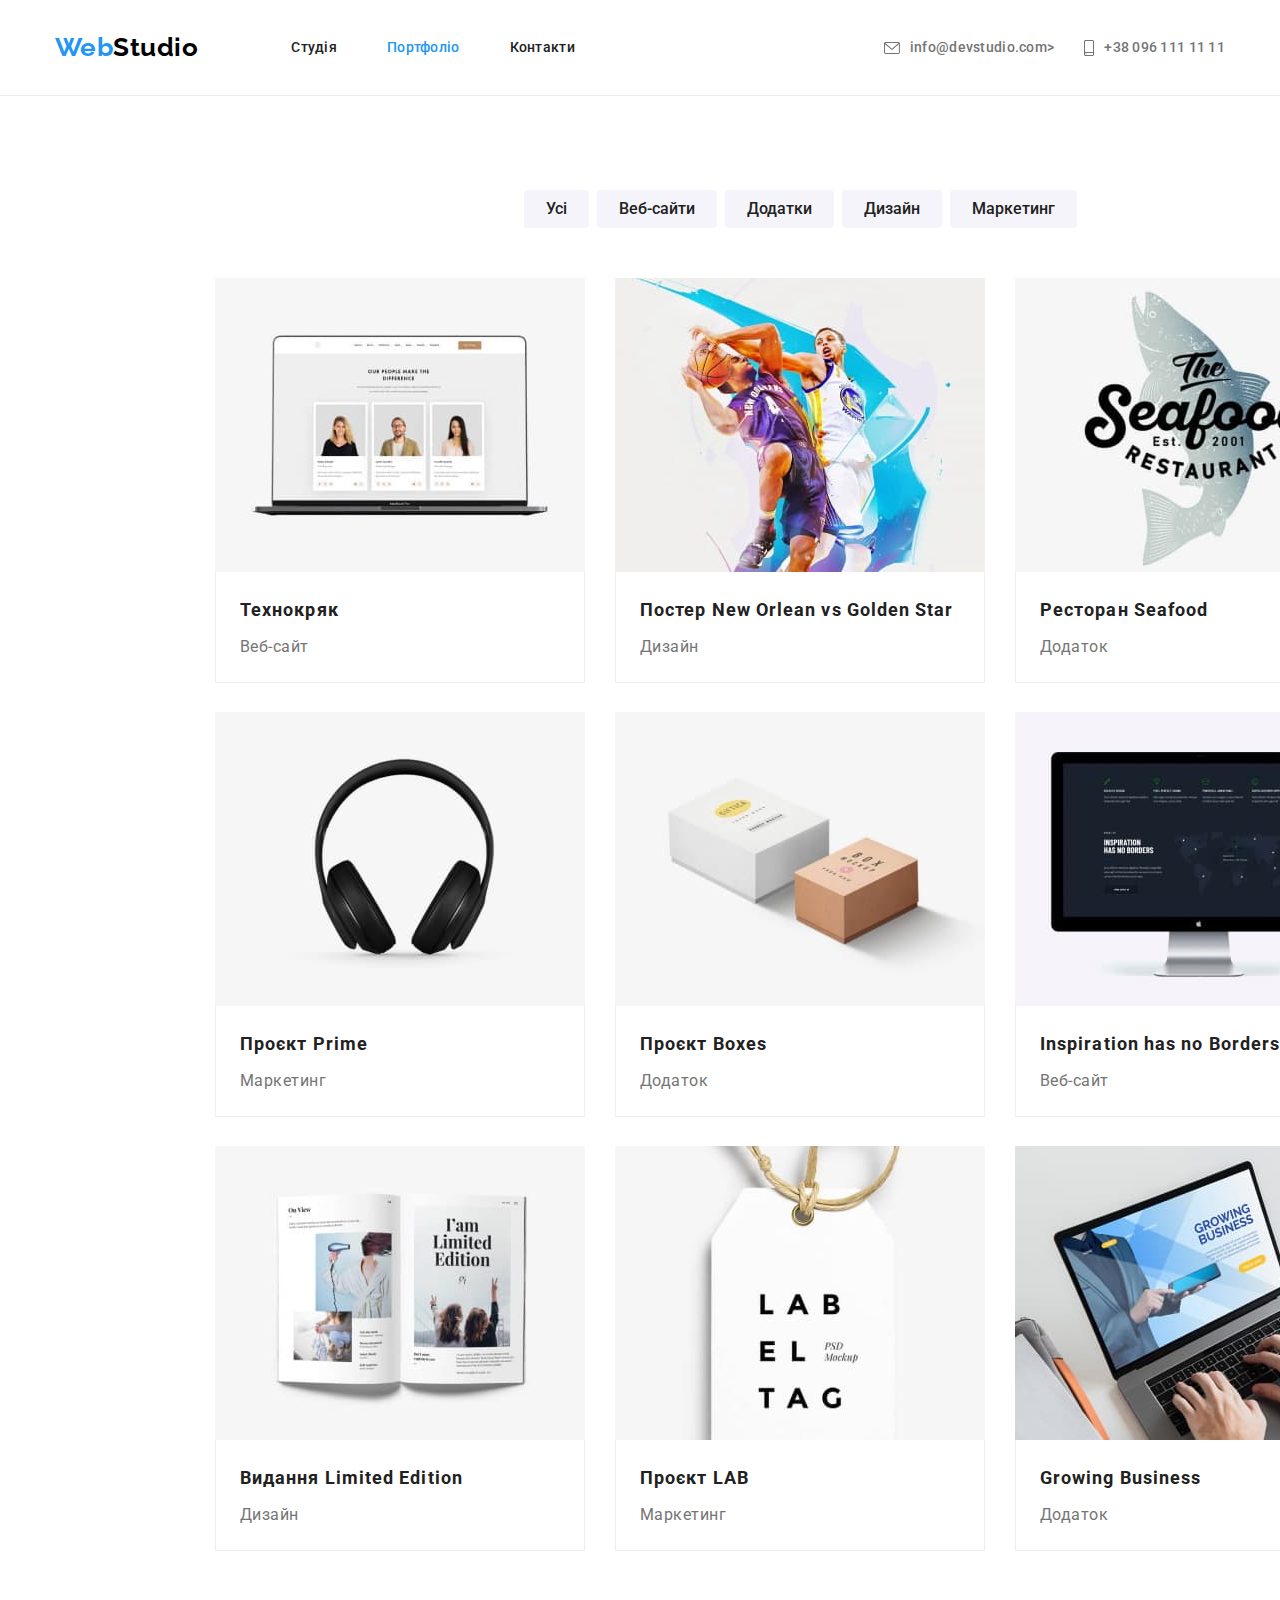
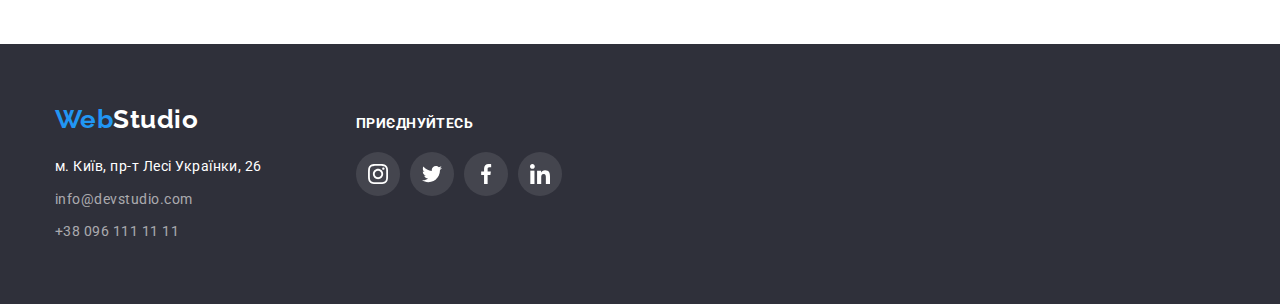
==== portfolio.html @ 770605d6 "Copy" ====
<!DOCTYPE html>
<html lang="uk">
  <head>
    <meta charset="UTF-8" />
    <meta http-equiv="X-UA-Compatible" content="IE=edge" />
    <meta name="viewport" content="width=device-width, initial-scale=1.0" />
    <title>WebStudio</title>
    <link rel="preconnect" href="https://fonts.googleapis.com" />
    <link rel="preconnect" href="https://fonts.gstatic.com" crossorigin />
    <link
      href="https://fonts.googleapis.com/css2?family=Raleway:wght@700&family=Roboto:ital,wght@0,400;0,500;0,700;1,900&display=swap"
      rel="stylesheet"
    />
    <link
      rel="stylesheet"
      href="https://cdn.jsdelivr.net/npm/modern-normalize@1.1.0/modern-normalize.min.css"
    />
    <link rel="stylesheet" href="css/styles.css" />
  </head>
  <body>
    <!--header-->

    <header class="page-header">
      <div class="container page-header-container">
        <!--nav-->

        <nav class="page-navigation">
          <a class="logo link" href="./index.html">
            <span class="logo1">Web</span><span class="logo2">Studio</span></a
          >
          <ul class="menu list">
            <li class="menu-item">
              <a class="menu-link link" href="./index.html">Студія</a>
            </li>
            <li class="menu-item">
              <a class="menu-link menu-link-active link" href="./portfolio.html"
                >Портфоліо</a
              >
            </li>
            <li class="menu-item">
              <a class="menu-link link" href="#contacts">Контакти</a>
            </li>
          </ul>
        </nav>

        <!--contact-->

        <ul class="menu-contact list">
          <li class="menu-item-contact">
            <a class="contact-email link" href="mailto:info@devstudio.com"
              ><svg lang="en" aria-label="envelope icon" class="envelope-icon">
                <use href="./images/sprite.svg#icon-envelope"></use>
              </svg>
              info@devstudio.com>
            </a>
          </li>

          <li class="menu-item-contact">
            <a class="contact-phone-number link" href="tel:+380961111111"
              ><svg
                lang="en"
                aria-label="icon-smartphone icon"
                class="smartphone-icon"
              >
                <use href="./images/sprite.svg#icon-smartphone"></use>
              </svg>
              +38 096 111 11 11
            </a>
          </li>
        </ul>
      </div>
    </header>

    <!--main-->

    <main>
      <section class="section-portfolio">
        <div class="container">
          <h1 class="text-visually-hidden">Portfolio</h1>
          <ul class="button bunton-container list">
            <li class="button-item">
              <button type="button" class="modal-open-btn-portfolio">
                Усі
              </button>
            </li>
            <li class="button-item">
              <button type="button" class="modal-open-btn-portfolio">
                Веб-сайти
              </button>
            </li>
            <li class="button-item">
              <button type="button" class="modal-open-btn-portfolio">
                Додатки
              </button>
            </li>
            <li class="button-item">
              <button type="button" class="modal-open-btn-portfolio">
                Дизайн
              </button>
            </li>
            <li class="button-item">
              <button type="button" class="modal-open-btn-portfolio">
                Маркетинг
              </button>
            </li>
          </ul>

          <!--images-->

          <ul class="images-portfolio list">
            <li class="images-portfolio-item">
              <a href="#" class="images-link link">
                <div class="images-img-wrapper">
                  <img
                    class="images-img-portfolio"
                    src="./images/img-8.jpg"
                    alt="Люди на фото"
                    width="370"
                    height="294"
                  />
                  <p class="overlay">
                    Ресурс пропонує комплексні пропозиції з різним рівнем
                    функціоналу та сервісів. Все це дозволить відвідувачу
                    отримати вичерпні відомості про компанію чи приватну особу.
                  </p>
                </div>

                <div class="description">
                  <h2 class="title-portfolio">Технокряк</h2>
                  <p class="text-portfolio">Веб-сайт</p>
                </div>
              </a>
            </li>
            <li class="images-portfolio-item">
              <a href="#" class="images-link link">
                <div class="images-img-wrapper">
                  <img
                    class="images-img-portfolio"
                    src="./images/img-9.jpg"
                    alt="Спортсмени"
                    width="370"
                    height="294"
                  />
                  <p class="overlay"></p>
                </div>

                <div class="description">
                  <h2 class="title-portfolio">
                    Постер New Orlean vs Golden Star
                  </h2>
                  <p class="text-portfolio">Дизайн</p>
                </div>
              </a>
            </li>
            <li class="images-portfolio-item">
              <a href="#" class="images-link link">
                <div class="images-img-wrapper">
                  <img
                    class="images-img-portfolio"
                    src="./images/img-10.jpg"
                    alt="Реклама ресторана"
                    width="370"
                    height="294"
                  />
                  <p class="overlay"></p>
                </div>

                <div class="description">
                  <h2 class="title-portfolio">Ресторан Seafood</h2>
                  <p class="text-portfolio">Додаток</p>
                </div>
              </a>
            </li>
            <li class="images-portfolio-item">
              <a href="#" class="images-link link">
                <div class="images-img-wrapper">
                  <img
                    class="images-img-portfolio"
                    src="./images/img-11.jpg"
                    alt="Навушники"
                    width="370"
                    height="294"
                  />
                  <p class="overlay"></p>
                </div>

                <div class="description">
                  <h2 class="title-portfolio">Проєкт Prime</h2>
                  <p class="text-portfolio">Маркетинг</p>
                </div>
              </a>
            </li>
            <li class="images-portfolio-item">
              <a href="#" class="images-link link">
                <div class="images-img-wrapper">
                  <img
                    class="images-img-portfolio"
                    src="./images/img-12.jpg"
                    alt="Коробки"
                    width="370"
                    height="294"
                  />
                  <p class="overlay"></p>
                </div>

                <div class="description">
                  <h2 class="title-portfolio">Проєкт Boxes</h2>
                  <p class="text-portfolio">Додаток</p>
                </div>
              </a>
            </li>
            <li class="images-portfolio-item">
              <a href="#" class="images-link link">
                <div class="images-img-wrapper">
                  <img
                    class="images-portfolio-img"
                    src="./images/img-13.jpg"
                    alt="Монітор"
                    width="370"
                    height="294"
                  />
                  <p class="overlay"></p>
                </div>

                <div class="description">
                  <h2 class="title-portfolio" lang="en">
                    Inspiration has no Borders
                  </h2>
                  <p class="text-portfolio">Веб-сайт</p>
                </div>
              </a>
            </li>
            <li class="images-portfolio-item">
              <a href="#" class="images-link link">
                <div class="images-img-wrapper">
                  <img
                    class="images-portfolio-img"
                    src="./images/img-14.jpg"
                    alt="Видання"
                    width="370"
                    height="294"
                  />
                  <p class="overlay"></p>
                </div>

                <div class="description">
                  <h2 class="title-portfolio" lang="en">
                    Видання Limited Edition
                  </h2>
                  <p class="text-portfolio">Дизайн</p>
                </div>
              </a>
            </li>
            <li class="images-portfolio-item">
              <a href="#" class="images-link link">
                <div class="images-img-wrapper">
                  <img
                    class="images-portfolio-img"
                    src="./images/img-15.jpg"
                    alt="Проект лаб"
                    width="370"
                    height="294"
                  />
                  <p class="overlay"></p>
                </div>

                <div class="description">
                  <h2 class="title-portfolio">Проєкт LAB</h2>
                  <p class="text-portfolio">Маркетинг</p>
                </div>
              </a>
            </li>
            <li class="images-portfolio-item">
              <a href="#" class="images-link link">
                <div class="images-img-wrapper">
                  <img
                    class="images-portfolio-img"
                    src="./images/img-16.jpg"
                    alt="Комп'ютер"
                    width="370"
                    height="294"
                  />
                  <p class="overlay"></p>
                </div>

                <div class="description">
                  <h2 class="title-portfolio" lang="en">Growing Business</h2>
                  <p class="text-portfolio">Додаток</p>
                </div>
              </a>
            </li>
          </ul>
        </div>
      </section>
    </main>

    <!--footer-->

    <footer id="contacts" class="page-footer">
      <div class="container container-footer">
        <div class="footer">
          <a class="logo-footer link" href="./index.html"
            ><span class="logo3">Web</span><span class="logo4">Studio</span></a
          >
          <ul class="footer list">
            <li class="footer-item">
              <a
                class="maps link"
                href="https://goo.gl/maps/CPtrU1FHBa2aNyZL9"
                target="_blank"
                rel="noopener noreferrer nofollow"
                >м. Київ, пр-т Лесі Українки, 26</a
              >
            </li>
            <li class="footer-item">
              <a class="contact-email1 link" href="mailto:info@devstudio.com"
                >info@devstudio.com</a
              >
            </li>
            <li class="footer-item">
              <a class="contact-phone-number1 link" href="tel:+380961111111"
                >+38 096 111 11 11</a
              >
            </li>
          </ul>
        </div>
        <div class="container-social">
          <p class="title-social">Приєднуйтесь</p>
          <ul class="social-list1 list">
            <li class="social-list-item1">
              <a href="" class="social-list-link1">
                <svg
                  lang="en"
                  aria-label="instagram icon"
                  class="social-list-icon1"
                >
                  <use href="./images/sprite.svg#icon-instagram"></use>
                </svg>
              </a>
            </li>
            <li class="social-list-item1">
              <a href="" class="social-list-link1">
                <svg
                  lang="en"
                  aria-label="twitter icon"
                  class="social-list-icon1"
                >
                  <use href="./images/sprite.svg#icon-twitter"></use>
                </svg>
              </a>
            </li>
            <li class="social-list-item1">
              <a href="" class="social-list-link1">
                <svg
                  lang="en"
                  aria-label="facebook icon"
                  class="social-list-icon1"
                >
                  <use href="./images/sprite.svg#icon-facebook"></use>
                </svg>
              </a>
            </li>
            <li class="social-list-item1">
              <a href="" class="social-list-link1">
                <svg
                  lang="en"
                  aria-label="linkedin icon"
                  class="social-list-icon1"
                >
                  <use href="./images/sprite.svg#icon-linkedin"></use>
                </svg>
              </a>
            </li>
          </ul>
        </div>
      </div>
    </footer>
  </body>
</html>
---- css/styles.css ----
:root {
  --primary-font: "Roboto", sans-serif;
  --primary-text-color-dark: #212121;
  --secondary-text-color-dark: #757575;
  --tertiary-text-color-dark: #000000;
  --primary-text-color-light: #ffffff;
  --section-color-dark: #2f303a;
  --section-color-light1: #f5f5f5;
  --section-color-light2: #f5f4fa;
  --section-color-light3: #eeeeee;
  --line-color-light4: #ececec;
  --aczent-font: #2196f3;
  --aczent-font-active: #188ce8;
  --transition-dur-and-func: 250ms linear;
}

h1,
h2,
h3,
p {
  margin-top: 0;
  margin-bottom: 0;
}

ol,
ul {
  margin-top: 0;
  margin-bottom: 0;
  padding-left: 0;
}

.link {
  text-decoration: none;
}

.list {
  list-style: none;
}

img {
  display: block;
}

button {
  cursor: pointer;
}

body {
  font-family: var(--primary-font);
  letter-spacing: 0.03em;
}

.container {
  width: 1200px;
  margin-left: auto;
  margin-right: auto;
  padding-left: 15px;
  padding-right: 15px;
}


/*==========header==========*/

.page-header {
  color: var(--primary-text-color-light);
  border-bottom: 1px solid var(--line-color-light4);
  padding-top: 32px;
  padding-bottom: 32px;
  margin-left: auto;
  margin-right: auto;
 
}

.page-header-container {
  display: flex;
  align-items: center;
}

.page-navigation {
  display: flex;
  align-items: center;
}

.logo {
  margin-right: 93px;
}

.menu {
  display: flex;
  column-gap: 50px;
}

.menu-contact {
  display: flex;
  margin-left: auto;
}

.logo1 {
  font-family: "Raleway", sans-serif;
  font-weight: 700;
  font-style: normal;
  font-size: 26px;
  line-height: 1.2;
  color: var(--aczent-font);
}

.logo2 {
  font-family: "Raleway", sans-serif;
  font-weight: 700;
  font-style: normal;
  font-size: 26px;
  line-height: 1.2;
  color: var(--tertiary-text-color-dark);
}

.menu-link {
  font-weight: 500;
  font-style: normal;
  font-size: 14px;
  line-height: 1.14;
  letter-spacing: 0.02em;
  color: var(--primary-text-color-dark);
  transition: color var(--transition-dur-and-func);
}

.menu-link-active {
  color: var(--aczent-font);
}

.menu-link:hover,
.menu-link:focus {
  color: var(--aczent-font);
}



.envelope-icon {
  width: 16px;
  height: 12px;
  margin-right: 10px;
  
}

.contact-email {
  font-weight: 500;
  font-style: normal;
  font-size: 14px;
  line-height: 1.14;
  letter-spacing: 0.02em;
  color: var(--secondary-text-color-dark);
  fill: currentColor;
  margin-right: 30px;
  display: flex;
  align-items: center;
  transition: color var(--transition-dur-and-func);
}

.contact-email:hover,
.contact-email:focus {
  color: var(--aczent-font);
}

.smartphone-icon {
  width: 10px;
  height: 16px;
  margin-right: 10px;
  
}

.contact-phone-number {
  font-weight: 500;
  font-style: normal;
  font-size: 14px;
  line-height: 1.14;
  letter-spacing: 0.02em;
  color: var(--secondary-text-color-dark);
  fill: currentColor;
  display: flex;
  align-items: center;
  transition: color var(--transition-dur-and-func);
}

.contact-phone-number:hover,
.contact-phone-number:focus {
  color: var(--aczent-font);
}

/*==========/header==========*/

/*==========main==========*/

.section-title {
  width: 1600px;
  height: 600px;
  padding-top: 200px;
  padding-bottom: 200px;
  background-color: var(--section-color-dark);
  background-image: linear-gradient(rgba(47, 48, 58, 0.4), rgba(47, 48, 58, 0.4)), url("../images/img-bg.jpg");
  background-size: cover;
  margin-left: auto;
  margin-right: auto;
  
}

.container-title {
  width: 696px;
  height: 120px;
  margin-left: auto;
  margin-right: auto;
}

.title {
  font-weight: 900;
  font-style: normal;
  font-size: 44px;
  line-height: 1.37;
  text-align: center;
  letter-spacing: 0.06em;
  text-transform: uppercase;
  color: var(--primary-text-color-light);
  margin-bottom: 30px;
}

.modal-open-btn {
  font-weight: 700;
  font-style: normal;
  font-size: 16px;
  line-height: 1.9;
  display: flex;
  align-items: center;
  text-align: center;
  justify-content: center;
  letter-spacing: 0.06em;
  width: 216px;
  height: 50px;
  color: var(--primary-text-color-light);
  background-color: var(--aczent-font);
  border-radius: 4px;
  border: none;
  margin-left: auto;
  margin-right: auto;
  transition: color var(--transition-dur-and-func), background-color var(--transition-dur-and-func);
}

.modal-open-btn:hover,
.modal-open-btn:focus {
  background-color: var(--aczent-font-active);
  box-shadow: 0px 4px 4px rgba(0, 0, 0, 0.15);
}

.section {
  padding-top: 94px;
  padding-bottom: 94px;
}

.section-images {
  padding-top: 0px;
  padding-bottom: 94px;
}

.text {
  display: flex;
  flex-wrap: wrap;
  gap: 30px;
}

.text-visually-hidden {
  position: absolute;
  white-space: nowrap;
  width: 1px;
  height: 1px;
  overflow: hidden;
  border: 0;
  padding: 0;
  clip: rect(0 0 0 0);
  clip-path: inset(50%);
  margin: -1px;
}

.group-list-link {
  display: flex;
  align-items: center;
  justify-content: center;
  width: 270px;
  height: 120px;
  border-radius: 4px;
  background-color: var(--section-color-light2);
  margin-bottom: 30px;
}

.group-list-icon {
  width: 70px;
  height: 70px;
}

.text-item {
  flex-basis: calc((100% - 90px) / 4);
  display: block;
}

.title-text {
  font-weight: 700;
  font-style: normal;
  font-size: 14px;
  line-height: 1.14;
  text-transform: uppercase;
  color: var(--primary-text-color-dark);
  margin-bottom: 10px;
}

.text-text {
  font-weight: 400;
  font-style: normal;
  font-size: 14px;
  line-height: 1.7;
  letter-spacing: 0.03em;
  color: var(--secondary-text-color-dark);
}

.photo,
.images {
  display: flex;
  flex-wrap: wrap;
  gap: 30px;
}

.caption {
  padding: 30px;
}

.title-images,
.title-photo {
  font-weight: 700;
  font-style: normal;
  font-size: 36px;
  line-height: 1.17;
  text-align: center;
  color: var(--primary-text-color-dark);
  margin-bottom: 50px;
}
.photo-img {
  border-radius: 4px;
}

.title-name {
  font-weight: 700;
  font-style: normal;
  font-size: 18px;
  line-height: 2;
  text-align: center;
  color: var(--primary-text-color-dark);
  margin-bottom: 10px;
}

.position {
  font-weight: 400;
  font-style: normal;
  font-size: 16px;
  line-height: 1.19;
  text-align: center;
  color: var(--secondary-text-color-dark);
  margin-bottom: 16px;
}

.section-photo {
  background-color: var(--section-color-light2);
}

.photo-item {
  background-color: var(--primary-text-color-light);
  box-shadow: 0px 1px 3px rgba(0, 0, 0, 0.12), 0px 1px 1px rgba(0, 0, 0, 0.14),
    0px 2px 1px rgba(0, 0, 0, 0.2);
  border-radius: 0px 0px 4px 4px;
}

.social-list {
  display: flex;
  justify-content: center;
  column-gap: 10px;
}

.social-list-link {
  display: flex;
  align-items: center;
  justify-content: center;
  width: 44px;
  height: 44px;
  border-radius: 50%;
  background-color: var(--primary-text-color-light);
  fill: #AFB1B8;
}

.social-list-link:hover,
.social-list-link:focus {
  background-color: var(--aczent-font);
}

.social-list-link:hover .social-list-icon,
.social-list-link:focus .social-list-icon {
  fill: var(--primary-text-color-light);
}

.social-list-icon {
  width: 20px;
  height: 20px;
 
}

.section-client {
  background: var(--primary-text-color-light);
}

.title-client {
  font-weight: 700;
  font-style: normal;
  font-size: 36px;
  line-height: 1.17;
  text-align: center;
  color: var(--primary-text-color-dark);
  margin-bottom: 50px;
}

.client-list {
  display: flex;
  justify-content: center;
  column-gap: 30px;
}

.client-list-link {
  display: flex;
  align-items: center;
  justify-content: center;
  width: 170px;
  height: 92px;
  border: 1px solid #AFB1B8;
  border-radius: 4px;
  background-color: var(--primary-text-color-light);
  fill: #AFB1B8;
}

.client-list-link:hover,
.client-list-link:focus {
  border: 1px solid var(--aczent-font);
  border-radius: 4px;
  
}

.client-list-link:hover .client-list-icon,
.client-list-link:focus .client-list-icon {
  fill: var(--aczent-font);
}

.client-list-icon {
  width: 106px;
  height: 60px;
}

/*==========main==========*/

/*==========footer==========*/
.page-footer {
  background: var(--section-color-dark);
  padding-top: 60px;
  padding-bottom: 60px;
}

.logo-footer {
  display: inline-block;
  margin-bottom: 20px;
}

.logo3 {
  font-family: "Raleway", sans-serif;
  font-weight: 700;
  font-style: normal;
  font-size: 26px;
  line-height: 1.19;
  color: var(--aczent-font);
}

.logo4 {
  font-family: "Raleway", sans-serif;
  font-weight: 700;
  font-style: normal;
  font-size: 26px;
  line-height: 1.19;
  color: var(--primary-text-color-light);
}

.footer-item:not(:nth-child(3)) {
  margin-bottom: 9px;
}

.maps {
  font-weight: 400;
  font-style: normal;
  font-size: 14px;
  line-height: 1.7;
  width: 231px;
  height: 21px;
  color: var(--primary-text-color-light);
}

.contact-email1 {
  font-weight: 400;
  font-style: normal;
  font-size: 14px;
  line-height: 1.7;
  width: 231px;
  height: 21px;
  color: rgba(255, 255, 255, 0.6);
  transition: color var(--transition-dur-and-func);
}

.contact-phone-number1 {
  font-weight: 400;
  font-style: normal;
  font-size: 14px;
  line-height: 1.7;
  width: 231px;
  height: 21px;
  color: rgba(255, 255, 255, 0.6);
  transition: color var(--transition-dur-and-func);
}

.contact-phone-number1:hover,
.contact-phone-number1:focus {
  color: var(--aczent-font);
}

.contact-email1:hover,
.contact-email1:focus {
  color: var(--aczent-font);
}

.title-social {
  font-style: normal;
  font-weight: 700;
  font-size: 14px;
  line-height: 1.14;
  letter-spacing: 0.03em;
  text-transform: uppercase;
  color: var(--primary-text-color-light);
  margin-bottom: 20px;
}

.social-list1 {
  display: flex;
  align-items: baseline;
  column-gap: 10px;
 
}


.social-list-link1 {
  display: flex;
  align-items: center;
  justify-content: center;
  width: 44px;
  height: 44px;
  border-radius: 50%;
  background: rgba(255, 255, 255, 0.1);
  
}

.social-list-link1:hover,
.social-list-link1:focus {
  background-color: var(--aczent-font);
}

.social-list-link1:hover .social-list-icon1,
.social-list-link1:focus .social-list-icon1 {
  fill: var(--primary-text-color-light);
}

.social-list-icon1 {
  width: 20px;
  height: 20px;
  fill: var(--primary-text-color-light);
}

.container-footer {
  display: flex;
  align-items: baseline;
  column-gap: 70px;
}
.footer {
  width: 231px;
}

/*==========/footer==========*/

/*==========main-portfolio==========*/

.section-portfolio {
  padding-top: 94px;
  padding-bottom: 94px;
  width: 1600px;
  margin-left: auto;
  margin-right: auto;
}

.text-visually-hidden {
  position: absolute;
  white-space: nowrap;
  width: 1px;
  height: 1px;
  overflow: hidden;
  border: 0;
  padding: 0;
  clip: rect(0 0 0 0);
  clip-path: inset(50%);
  margin: -1px;
}

.modal-open-btn-portfolio {
  font-weight: 500;
  font-style: normal;
  font-size: 16px;
  line-height: 1.6;
  text-align: center;
  border: none;
  border-radius: 4px;
  color: var(--primary-text-color-dark);
  background-color: var(--section-color-light2);
  padding: 6px 22px;
  transition: color var(--transition-dur-and-func), background-color var(--transition-dur-and-func);
}

.bunton-container {
  display: flex;
  align-items: center;
  justify-content: center;
  gap: 8px;
  margin-bottom: 50px;
}

.modal-open-btn-portfolio:hover,
.modal-open-btn-portfolio:focus {
  background: var(--aczent-font);
  box-shadow: 0px 3px 1px rgba(0, 0, 0, 0.1), 
  0px 1px 2px rgba(0, 0, 0, 0.08),
  0px 2px 2px rgba(0, 0, 0, 0.12);
}

.modal-open-btn-portfolio:hover,
.modal-open-btn-portfolio:focus {
  color: var(--primary-text-color-light);
}

.modal-open-btn-portfolio-1:hover,
.modal-open-btn-portfolio:focus {
  background: var(--aczent-font);
}

.modal-open-btn-portfolio-1:hover,
.modal-open-btn-portfolio:focus {
  color: var(--primary-text-color-light);
}

.title-portfolio {
  
  font-weight: 700;
  font-style: normal;
  font-size: 18px;
  line-height: 2.0;
  letter-spacing: 0.06em;
  color: var(--primary-text-color-dark);
  margin-bottom: 4px;
}

.text-portfolio {
  font-weight: 400;
  font-style: normal;
  font-size: 16px;
  line-height: 1.9;
  color: var(--secondary-text-color-dark);
}

.images-portfolio {
  display: flex;
  align-items: center;
  flex-wrap: wrap;
  gap: 30px;
  
}

.images-img-wrapper {
  position: relative;
  overflow: hidden;
}

.overlay {
  position: absolute;
  top: 0;
  left: 0;
  width: 100%;
  height: 100%;
  font-style: normal;
  font-weight: 400;
  font-size: 18px;
  line-height: 1.55;
  color: var(--primary-text-color-light);
  background: rgba(33, 150, 243, 0.9);
  overflow: auto;
  transform: translateY(100%);
  transition: transform 250ms linear;
  padding: 63px 24px;

}

.images-link:hover .overlay,
.images-link:focus .overlay {
  transform: translate(0%);
}

.images-portfolio-item {
  flex-basis: calc((100% - 60px) / 9);
  display: block;
  width: 370px;
  height: 404px;
}

.description {
  border-left: 1px solid var(--section-color-light3);
  border-right: 1px solid var(--section-color-light3);
  border-bottom: 1px solid var(--section-color-light3);
  background-color: var(--primary-text-color-light);
  padding: 20px 24px;
}

.images-link:hover,
.images-link:focus {
  display: block;
  box-shadow: 0px 1px 1px rgba(0, 0, 0, 0.12),
  0px 4px 4px rgba(0, 0, 0, 0.06),
  1px 4px 6px rgba(0, 0, 0, 0.16);
}



/*==========/main-portfolio==========*/
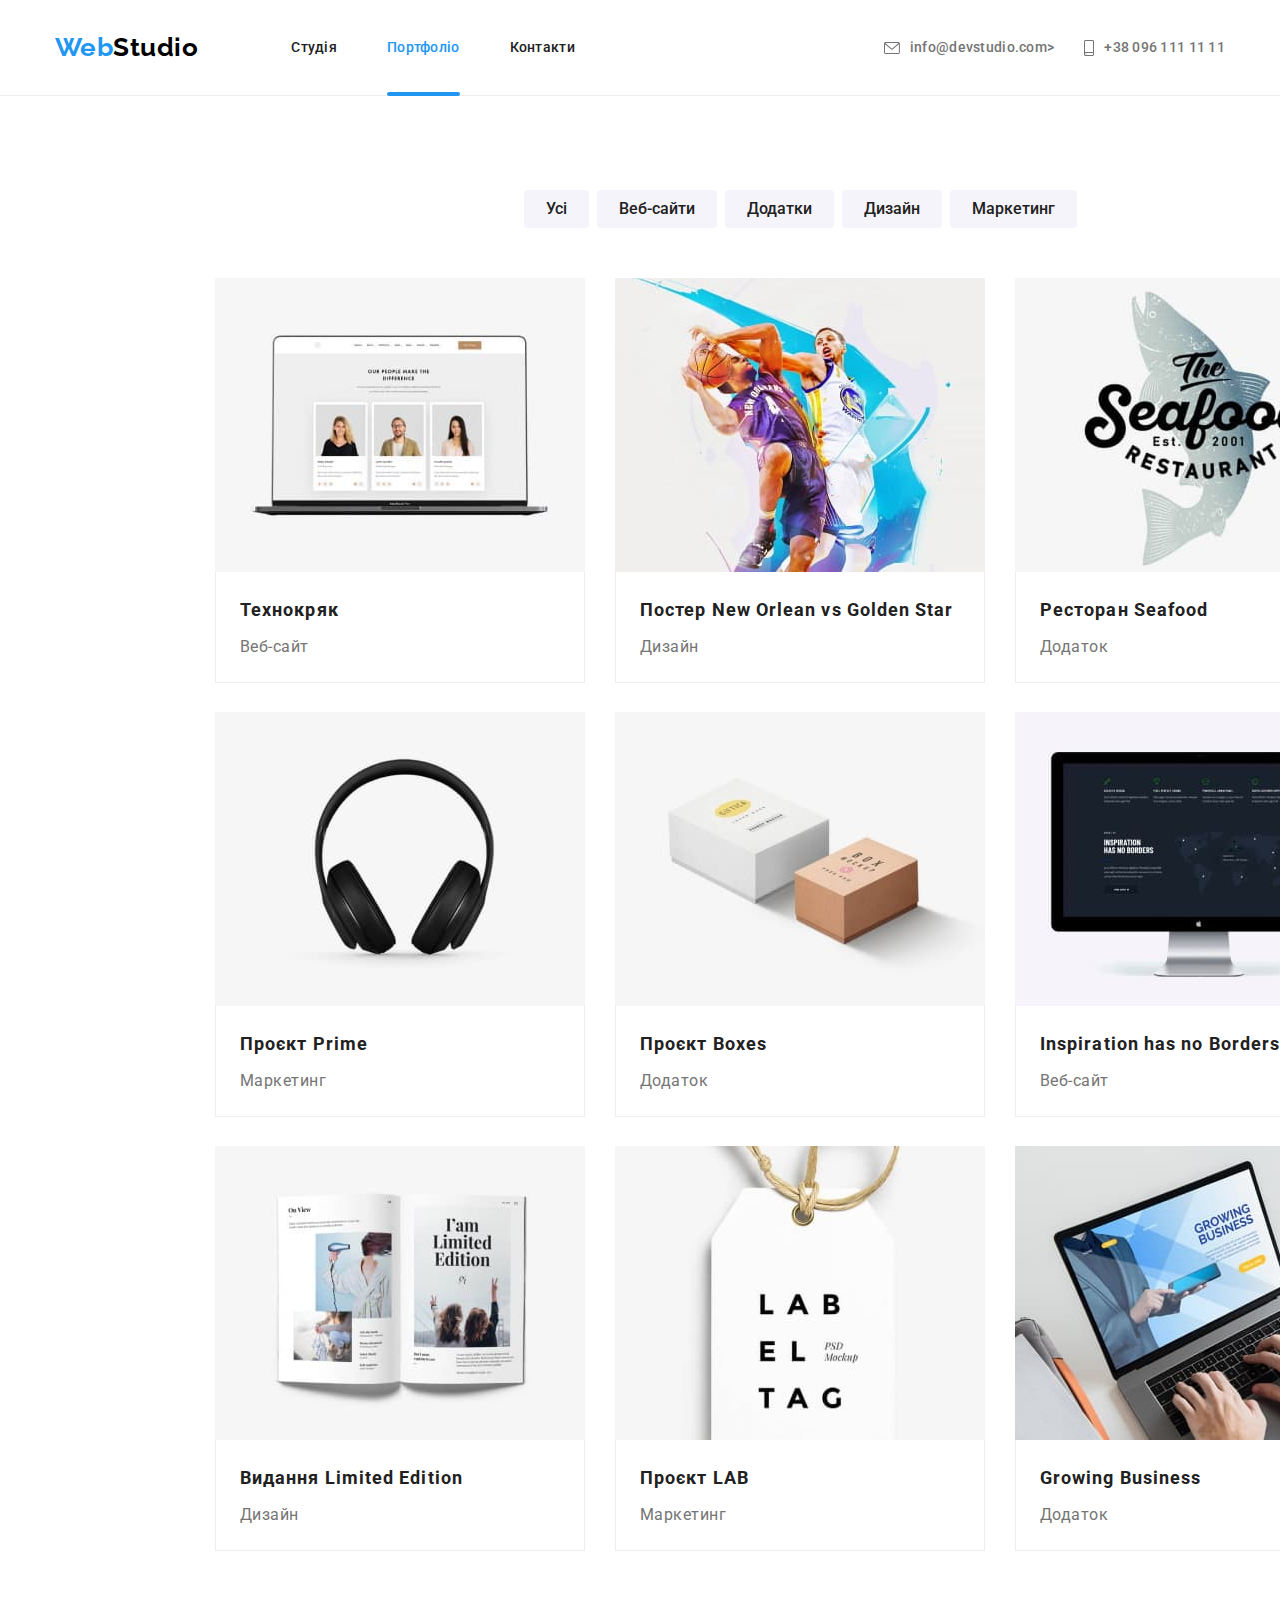
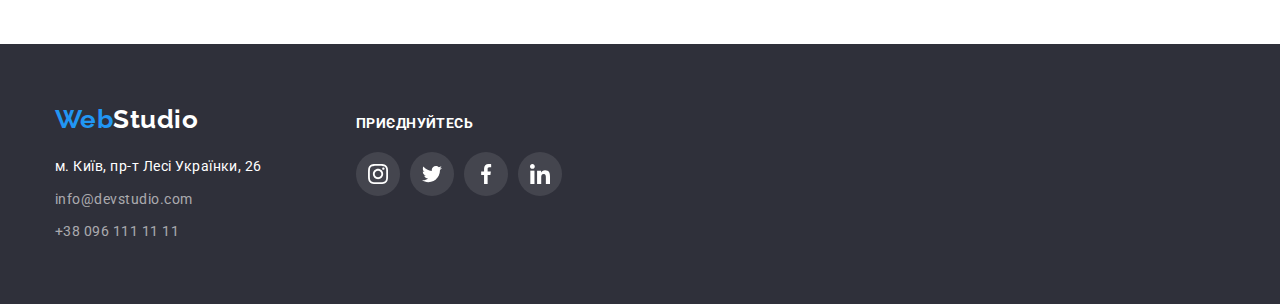
==== commit 12778873: "Correct" ====
--- a/portfolio.html
+++ b/portfolio.html
@@ -34,7 +34,7 @@
             </li>
             <li class="menu-item">
               <a class="menu-link menu-link-active link" href="./portfolio.html"
-                >Портфоліо</a
+                ><span class="current-link-prtf">Портфоліо</span></a
               >
             </li>
             <li class="menu-item">
--- a/css/styles.css
+++ b/css/styles.css
@@ -11,7 +11,7 @@
   --line-color-light4: #ececec;
   --aczent-font: #2196f3;
   --aczent-font-active: #188ce8;
-  --transition-dur-and-func: 250ms linear;
+  --transition-dur-and-func: 250ms cubic-bezier(0.4, 0, 0.2, 1) linear;
 }
 
 h1,
@@ -123,16 +123,40 @@
   transition: color var(--transition-dur-and-func);
 }
 
-.menu-link-active {
-  color: var(--aczent-font);
-}
-
 .menu-link:hover,
 .menu-link:focus {
   color: var(--aczent-font);
 }
 
-
+.menu-link-active {
+  position: relative;
+  color: var(--aczent-font);
+}
+
+.menu-link-active .current-link::after {
+  position: absolute;
+  display: block;
+  content: "";
+  left: 0;
+  top: 53px;
+  width: 100%;
+  height: 4px;
+  background: #2196F3;
+  border-radius: 2px;
+
+}
+
+ .menu-link-active .current-link-prtf::after {
+  position: absolute;
+  display: block;
+  content: "";
+  left: 0;
+  top: 53px;
+  width: 100%;
+  height: 4px;
+  background: #2196F3;
+  border-radius: 2px;
+}
 
 .envelope-icon {
   width: 16px;
@@ -239,7 +263,8 @@
   border: none;
   margin-left: auto;
   margin-right: auto;
-  transition: color var(--transition-dur-and-func), background-color var(--transition-dur-and-func);
+  cursor: pointer;
+  transition: background-color var(--transition-dur-and-func), box-shadow var(--transition-dur-and-func);
 }
 
 .modal-open-btn:hover,
@@ -388,6 +413,7 @@
   border-radius: 50%;
   background-color: var(--primary-text-color-light);
   fill: #AFB1B8;
+  transition: background-color var(--transition-dur-and-func);
 }
 
 .social-list-link:hover,
@@ -403,6 +429,7 @@
 .social-list-icon {
   width: 20px;
   height: 20px;
+  transition: fill var(--transition-dur-and-func);
  
 }
 
@@ -436,6 +463,7 @@
   border-radius: 4px;
   background-color: var(--primary-text-color-light);
   fill: #AFB1B8;
+  transition: border var(--transition-dur-and-func);
 }
 
 .client-list-link:hover,
@@ -453,6 +481,7 @@
 .client-list-icon {
   width: 106px;
   height: 60px;
+  transition: fill var(--transition-dur-and-func);
 }
 
 /*==========main==========*/
@@ -523,13 +552,13 @@
   transition: color var(--transition-dur-and-func);
 }
 
+.contact-email1:hover,
+.contact-email1:focus {
+  color: var(--aczent-font);
+}
+
 .contact-phone-number1:hover,
 .contact-phone-number1:focus {
-  color: var(--aczent-font);
-}
-
-.contact-email1:hover,
-.contact-email1:focus {
   color: var(--aczent-font);
 }
 
@@ -560,6 +589,7 @@
   height: 44px;
   border-radius: 50%;
   background: rgba(255, 255, 255, 0.1);
+  transition: background-color var(--transition-dur-and-func);
   
 }
 
@@ -577,6 +607,7 @@
   width: 20px;
   height: 20px;
   fill: var(--primary-text-color-light);
+  transition: fill var(--transition-dur-and-func);
 }
 
 .container-footer {
@@ -613,6 +644,14 @@
   margin: -1px;
 }
 
+.bunton-container {
+  display: flex;
+  align-items: center;
+  justify-content: center;
+  gap: 8px;
+  margin-bottom: 50px;
+}
+
 .modal-open-btn-portfolio {
   font-weight: 500;
   font-style: normal;
@@ -624,38 +663,18 @@
   color: var(--primary-text-color-dark);
   background-color: var(--section-color-light2);
   padding: 6px 22px;
-  transition: color var(--transition-dur-and-func), background-color var(--transition-dur-and-func);
-}
-
-.bunton-container {
-  display: flex;
-  align-items: center;
-  justify-content: center;
-  gap: 8px;
-  margin-bottom: 50px;
+  transition: color var(--transition-dur-and-func), 
+  background-color var(--transition-dur-and-func), 
+  box-shadow var(--transition-dur-and-func);
 }
 
 .modal-open-btn-portfolio:hover,
 .modal-open-btn-portfolio:focus {
+  color: var(--primary-text-color-light);
   background: var(--aczent-font);
   box-shadow: 0px 3px 1px rgba(0, 0, 0, 0.1), 
   0px 1px 2px rgba(0, 0, 0, 0.08),
   0px 2px 2px rgba(0, 0, 0, 0.12);
-}
-
-.modal-open-btn-portfolio:hover,
-.modal-open-btn-portfolio:focus {
-  color: var(--primary-text-color-light);
-}
-
-.modal-open-btn-portfolio-1:hover,
-.modal-open-btn-portfolio:focus {
-  background: var(--aczent-font);
-}
-
-.modal-open-btn-portfolio-1:hover,
-.modal-open-btn-portfolio:focus {
-  color: var(--primary-text-color-light);
 }
 
 .title-portfolio {
@@ -737,6 +756,52 @@
   1px 4px 6px rgba(0, 0, 0, 0.16);
 }
 
-
-
 /*==========/main-portfolio==========*/
+
+.backdrop {
+  position: fixed;
+  top: 0;
+  left: 0;
+  z-index: 100;
+  width: 100%;
+  height: 100%;
+  background-color: rgba(0, 0, 0, 0.2);
+
+  visibility: visible;
+  opacity: 1;
+  pointer-events: auto;
+  transition: opacity var(--transition-dur-and-func), visibility var(--transition-dur-and-func);
+  }
+
+.backdrop.is-hidden {
+  visibility: hidden;
+  opacity: 0;
+  pointer-events: none;
+}
+
+.modal {
+  position: absolute;
+  top: 50%;
+  left: 50%;
+  transform: translate(-50%, -50%);
+  width: 528px;
+  height: 580px;
+  background: #FFFFFF;
+  box-shadow: 0px 1px 3px rgba(0, 0, 0, 0.12), 0px 1px 1px rgba(0, 0, 0, 0.14), 0px 2px 1px rgba(0, 0, 0, 0.2);
+  border-radius: 4px;
+}
+
+.modal-close-btn {
+  position: absolute;
+  top: 8px;
+  right: 8px;
+  display: flex;
+  align-items: center;
+  justify-content: center;
+  width: 30px;
+  height: 30px;
+  border-radius: 50%;
+  background-color: transparent;
+  border: 1px solid rgba(0, 0, 0, 0.1);
+  padding: 0;
+}
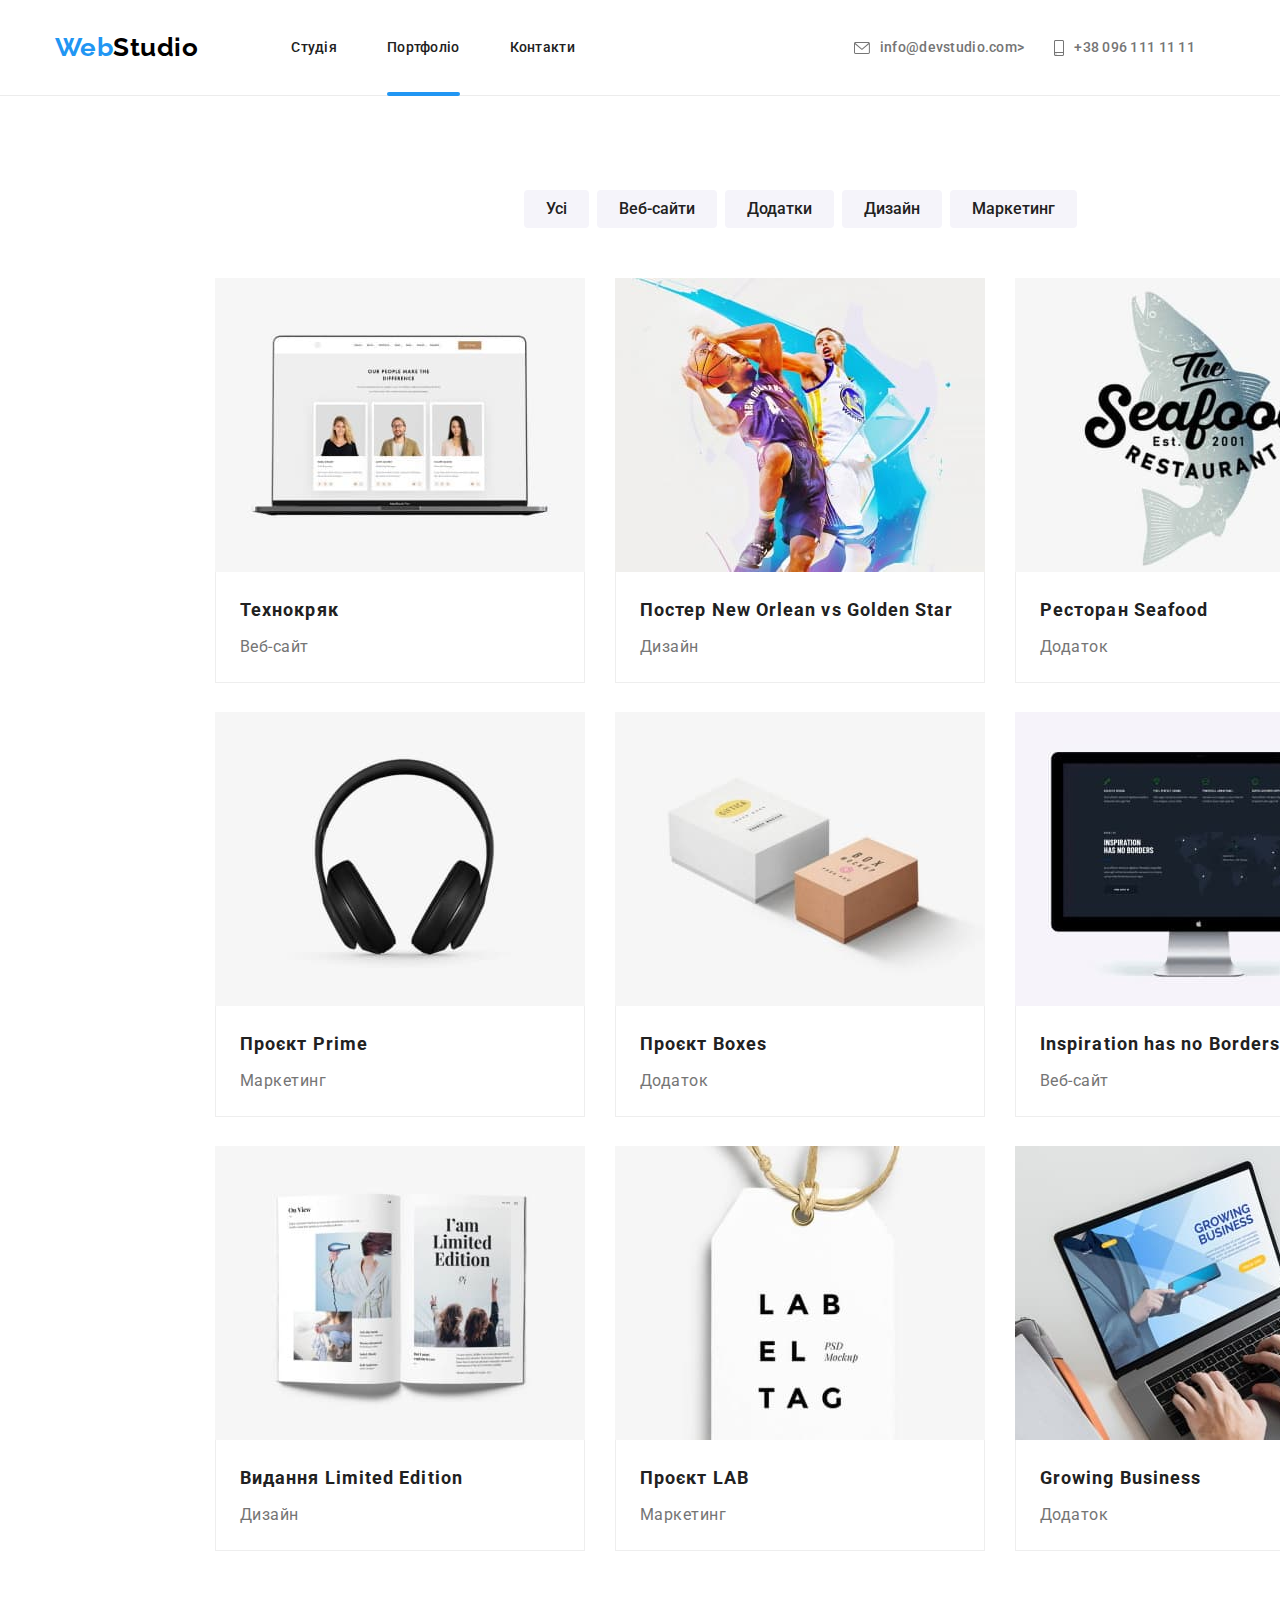
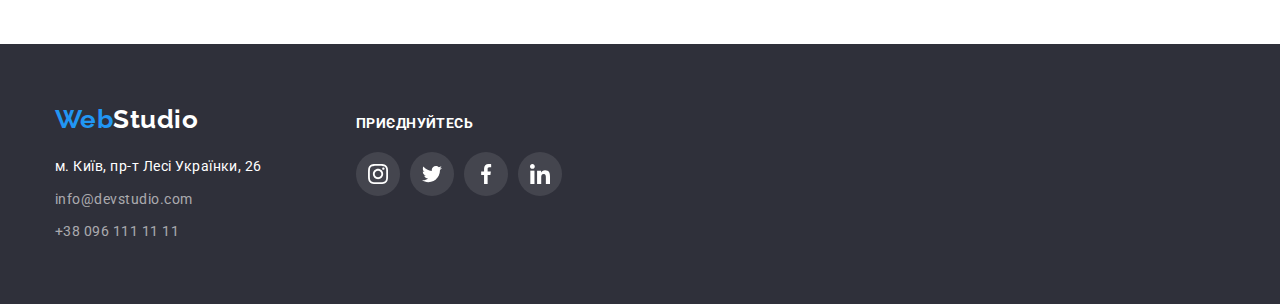
==== commit e0a47ce0: "Correct" ====
--- a/portfolio.html
+++ b/portfolio.html
@@ -33,8 +33,10 @@
               <a class="menu-link link" href="./index.html">Студія</a>
             </li>
             <li class="menu-item">
-              <a class="menu-link menu-link-active link" href="./portfolio.html"
-                ><span class="current-link-prtf">Портфоліо</span></a
+              <a
+                class="menu-link menu-link-active current link"
+                href="./portfolio.html"
+                >Портфоліо</a
               >
             </li>
             <li class="menu-item">
--- a/css/styles.css
+++ b/css/styles.css
@@ -11,7 +11,7 @@
   --line-color-light4: #ececec;
   --aczent-font: #2196f3;
   --aczent-font-active: #188ce8;
-  --transition-dur-and-func: 250ms cubic-bezier(0.4, 0, 0.2, 1) linear;
+  --transition-dur-and-func: 250ms cubic-bezier(0.4, 0, 0.2, 1);
 }
 
 h1,
@@ -68,7 +68,6 @@
   padding-bottom: 32px;
   margin-left: auto;
   margin-right: auto;
- 
 }
 
 .page-header-container {
@@ -111,6 +110,10 @@
   font-size: 26px;
   line-height: 1.2;
   color: var(--tertiary-text-color-dark);
+}
+
+.menu-item-contact {
+  margin-right: 30px;
 }
 
 .menu-link {
@@ -128,30 +131,17 @@
   color: var(--aczent-font);
 }
 
-.menu-link-active {
+.menu-item {
   position: relative;
   color: var(--aczent-font);
 }
 
-.menu-link-active .current-link::after {
+.menu-item .current::after {
   position: absolute;
   display: block;
   content: "";
   left: 0;
-  top: 53px;
-  width: 100%;
-  height: 4px;
-  background: #2196F3;
-  border-radius: 2px;
-
-}
-
- .menu-link-active .current-link-prtf::after {
-  position: absolute;
-  display: block;
-  content: "";
-  left: 0;
-  top: 53px;
+  top: 54px;
   width: 100%;
   height: 4px;
   background: #2196F3;
@@ -173,7 +163,7 @@
   letter-spacing: 0.02em;
   color: var(--secondary-text-color-dark);
   fill: currentColor;
-  margin-right: 30px;
+  
   display: flex;
   align-items: center;
   transition: color var(--transition-dur-and-func);
@@ -353,6 +343,30 @@
   padding: 30px;
 }
 
+.images-wrapper {
+  position: relative;
+  overflow: hidden;
+}
+
+.overlay-images {
+  position: absolute;
+  display: flex;
+  align-items: center;
+  justify-content: center;
+  top: 224px;
+  left: 0;
+  width: 370px;
+  height: 70px;
+  font-style: normal;
+  font-weight: 700;
+  font-size: 14px;
+  line-height: 1.14;
+  text-align: center;
+  text-transform: uppercase;
+  color: var(--primary-text-color-light);
+  background: rgba(47, 48, 58, 0.8);
+}
+
 .title-images,
 .title-photo {
   font-weight: 700;
@@ -363,6 +377,7 @@
   color: var(--primary-text-color-dark);
   margin-bottom: 50px;
 }
+
 .photo-img {
   border-radius: 4px;
 }
@@ -430,7 +445,6 @@
   width: 20px;
   height: 20px;
   transition: fill var(--transition-dur-and-func);
- 
 }
 
 .section-client {
@@ -463,7 +477,7 @@
   border-radius: 4px;
   background-color: var(--primary-text-color-light);
   fill: #AFB1B8;
-  transition: border var(--transition-dur-and-func);
+  transition: border var(--transition-dur-and-func), fill var(--transition-dur-and-func);
 }
 
 .client-list-link:hover,
@@ -481,7 +495,6 @@
 .client-list-icon {
   width: 106px;
   height: 60px;
-  transition: fill var(--transition-dur-and-func);
 }
 
 /*==========main==========*/
@@ -607,7 +620,7 @@
   width: 20px;
   height: 20px;
   fill: var(--primary-text-color-light);
-  transition: fill var(--transition-dur-and-func);
+  
 }
 
 .container-footer {
